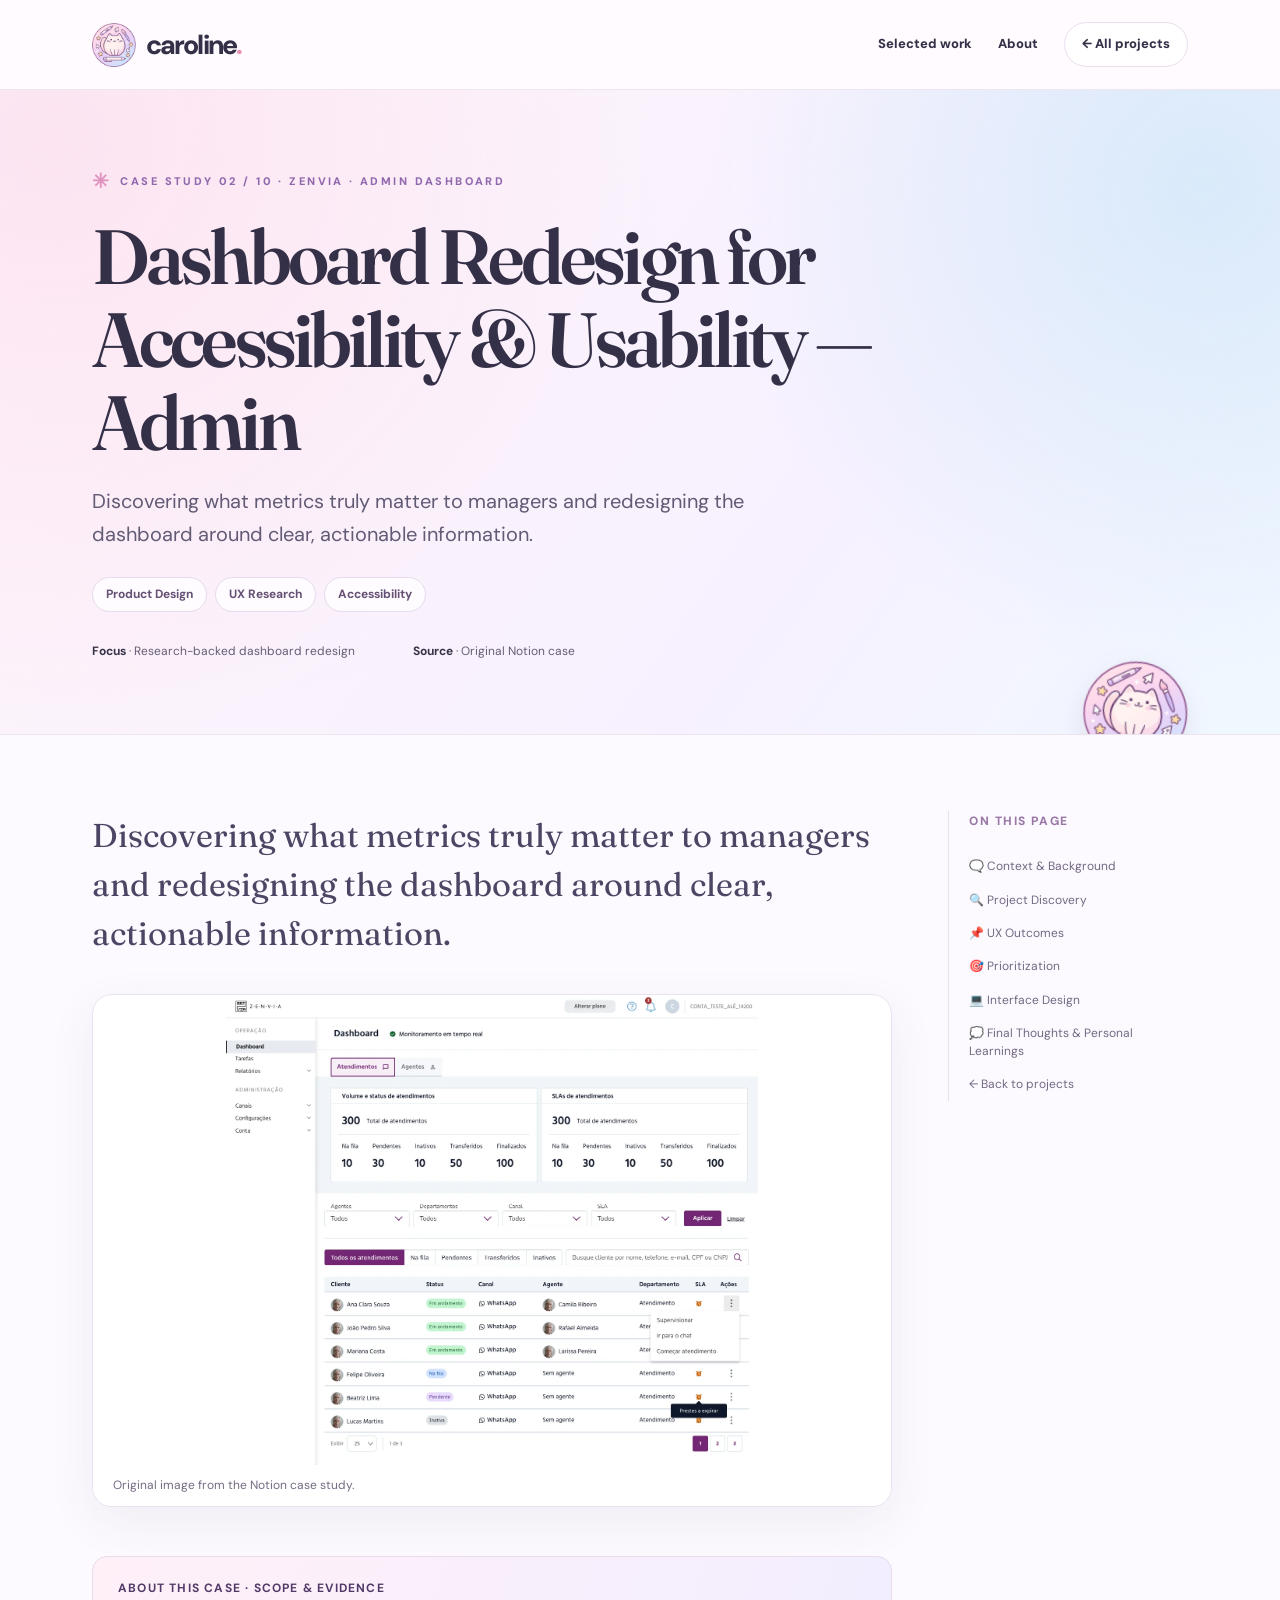
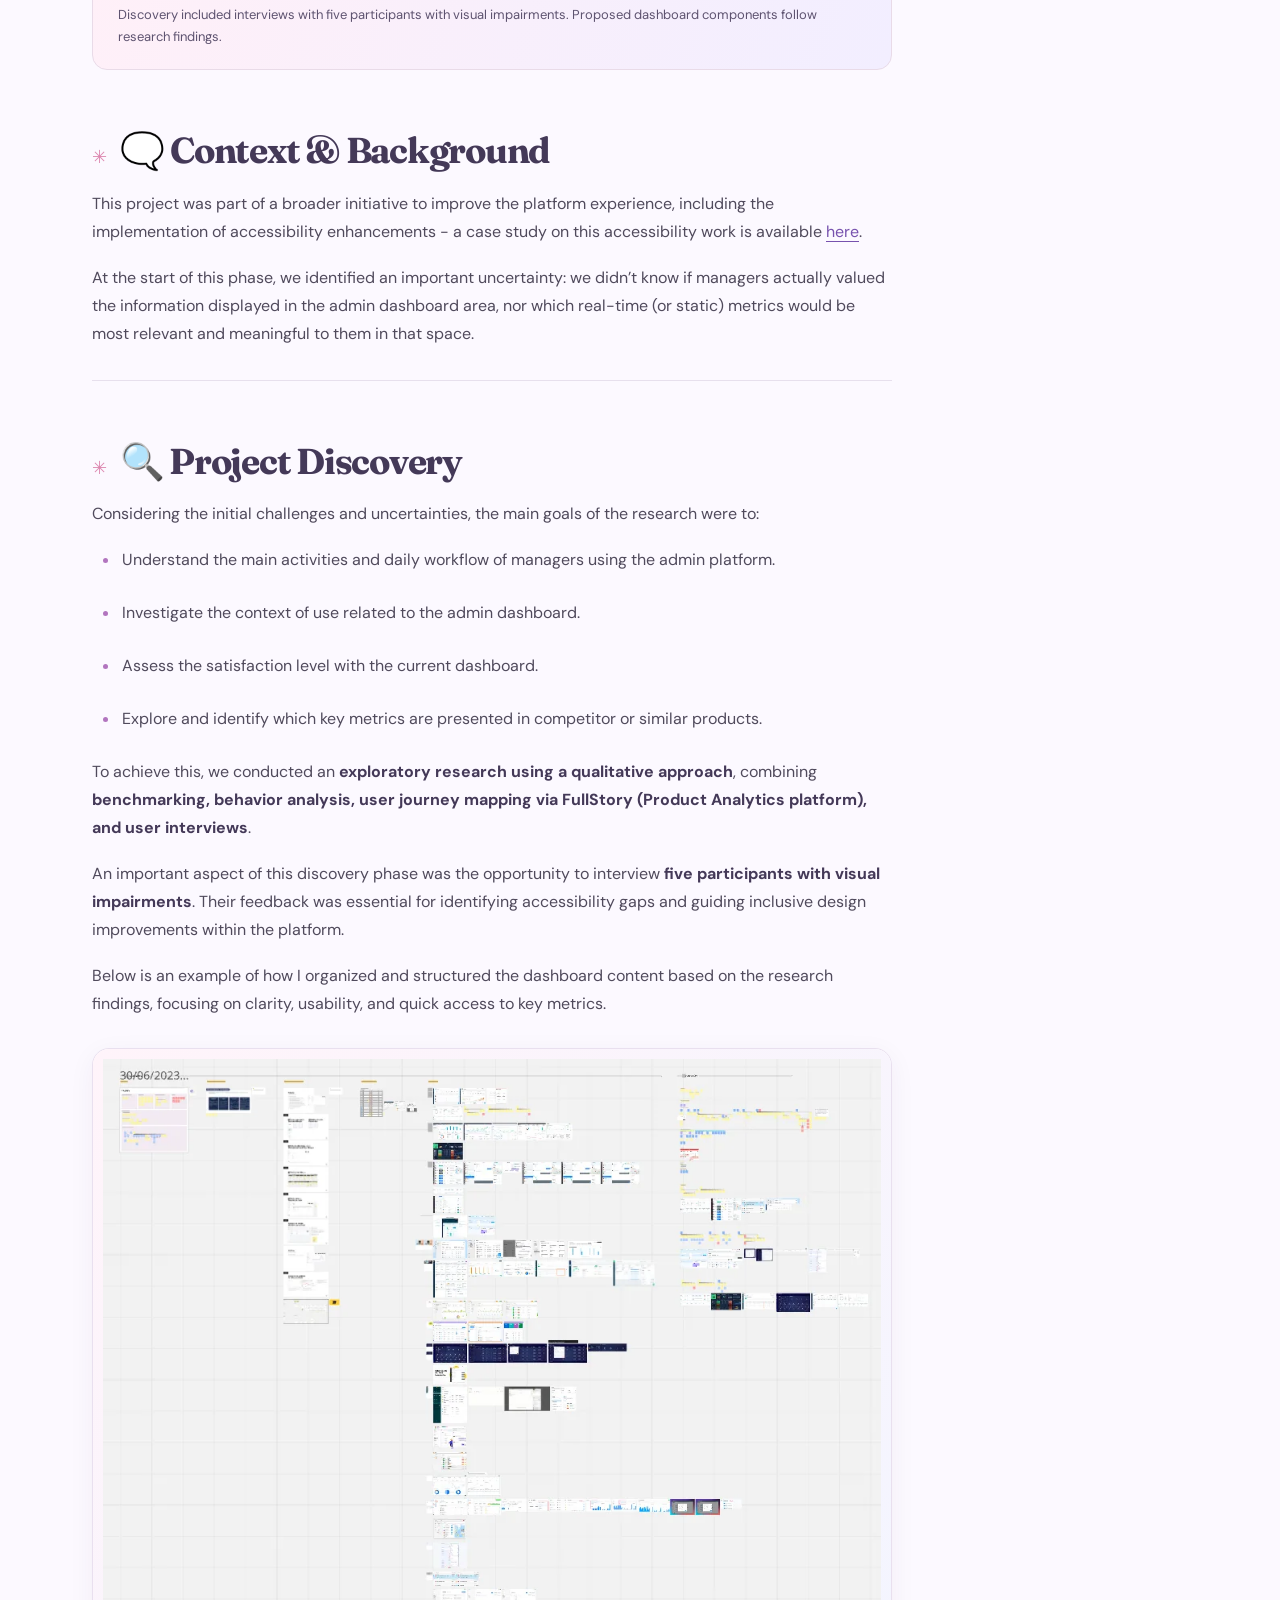
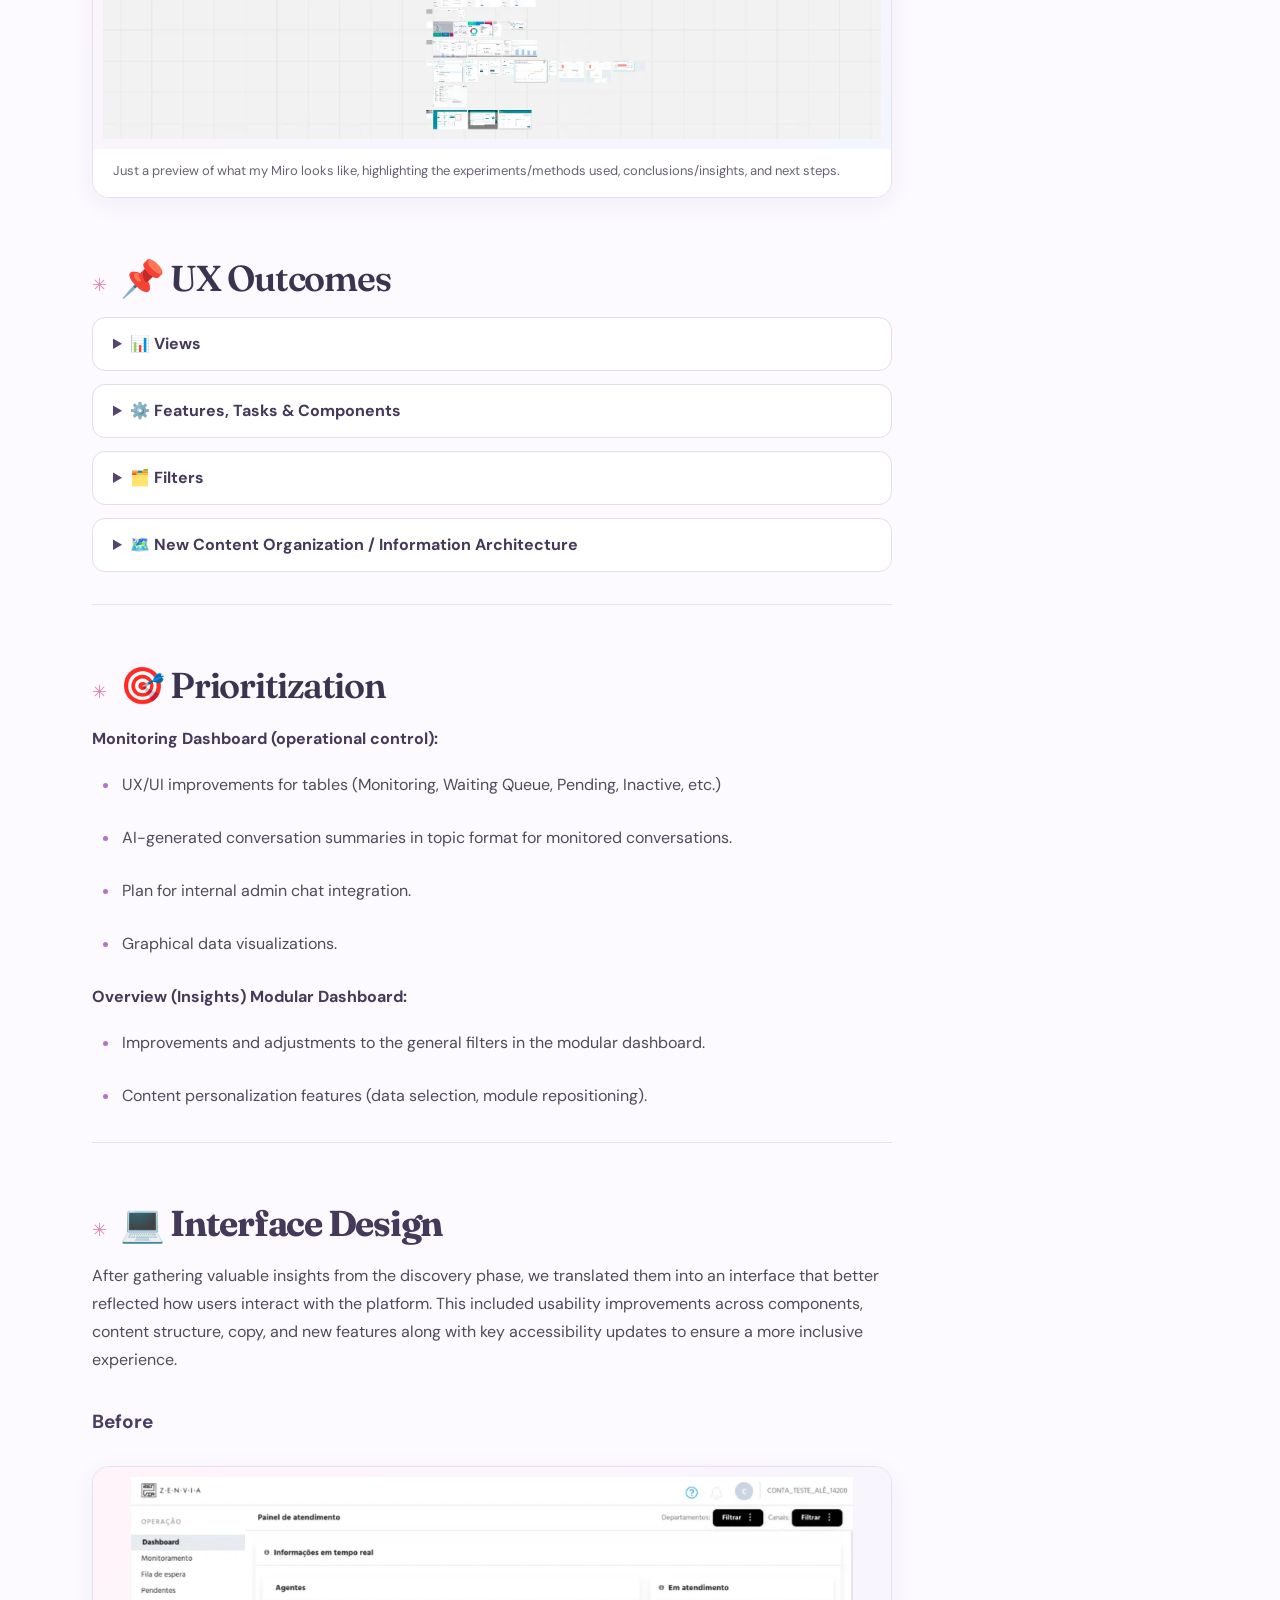
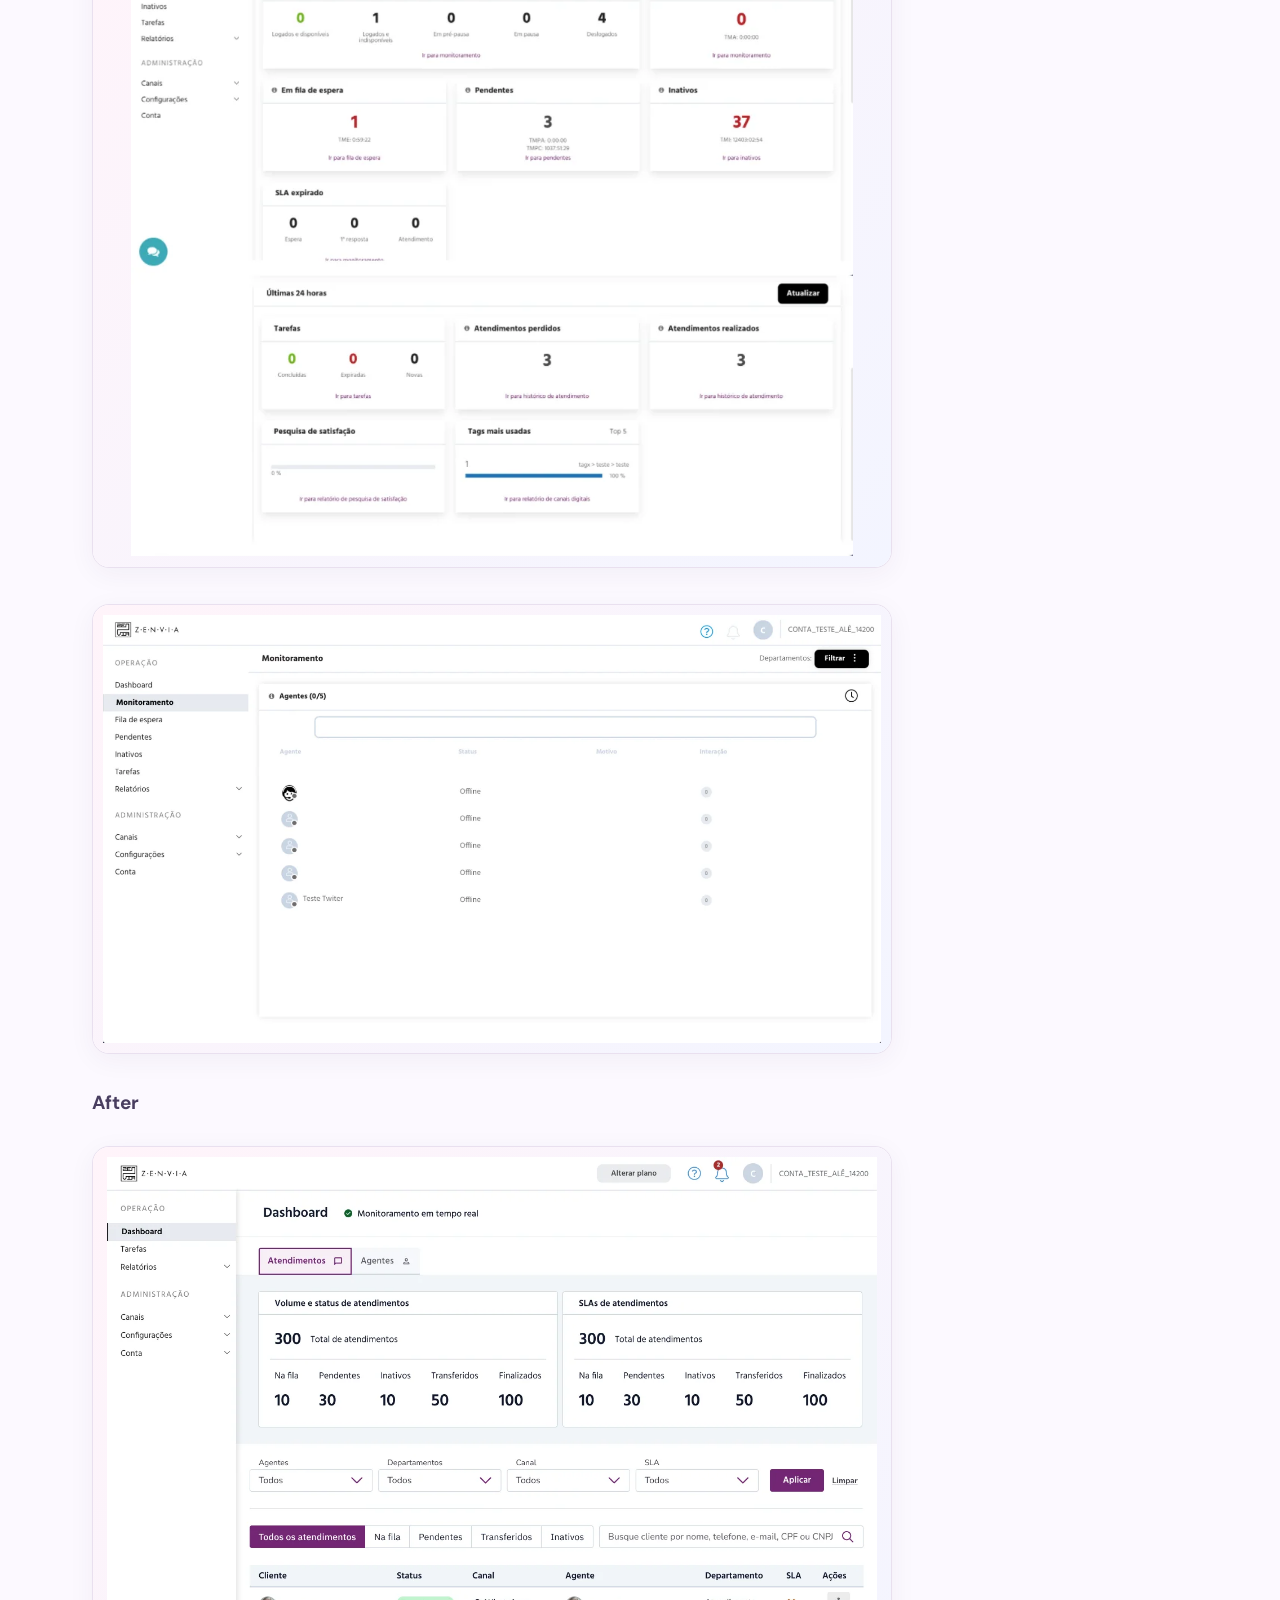
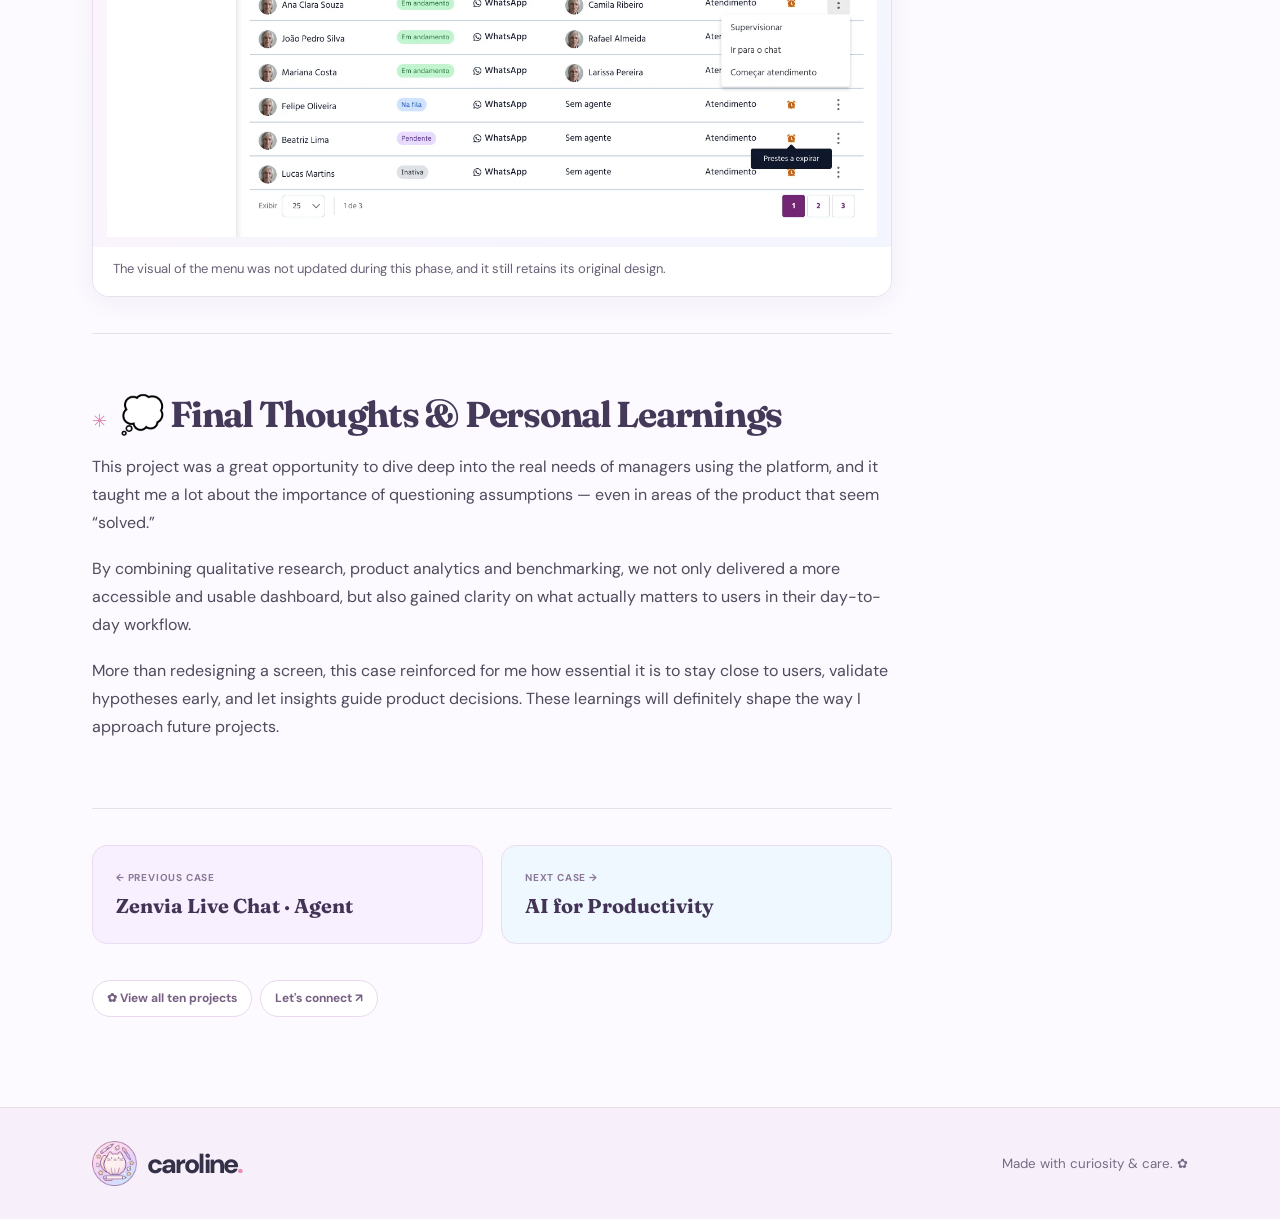
==== cases/admin-dashboard/index.html @ ace0ce36 "Add ten complete Notion portfolio case studies with real project images" ====
<!doctype html><html lang="en"><head><meta charset="utf-8"><meta name="viewport" content="width=device-width,initial-scale=1"><meta name="theme-color" content="#fcf9ff"><title>Zenvia · Admin Dashboard · Caroline Pierozan</title><meta name="description" content="Discovering what metrics truly matter to managers and redesigning the dashboard around clear, actionable information."><meta property="og:type" content="article"><meta property="og:title" content="Dashboard Redesign for Accessibility &amp; Usability — Admin · Caroline Pierozan"><meta property="og:description" content="Discovering what metrics truly matter to managers and redesigning the dashboard around clear, actionable information."><link rel="icon" href="../../assets/gatinho-designer.svg" type="image/svg+xml"><link rel="preconnect" href="https://fonts.googleapis.com"><link rel="preconnect" href="https://fonts.gstatic.com" crossorigin><link href="https://fonts.googleapis.com/css2?family=DM+Sans:wght@400;500;600;700;800&family=Fraunces:opsz,wght,SOFT,WONK@9..144,400,70,1;9..144,500,70,1;9..144,600,70,1&display=swap" rel="stylesheet"><link rel="stylesheet" href="../case.css"><script src="../case.js" defer></script></head>
<body><a class="skip" href="#case-main">Skip to project content</a><header class="header"><div class="wrap"><a class="logo" href="../../index.html" aria-label="Caroline Pierozan homepage"><img src="../../assets/gatinho-designer.svg" alt=""><span>caroline<i>.</i></span></a><nav class="nav" aria-label="Navigation"><a href="../../index.html#work">Selected work</a><a href="../../index.html#about">About</a><a class="go-back" href="../../index.html#work">← All projects</a></nav></div></header>
<main id="case-main"><section class="hero"><div class="wrap"><span class="eyebrow">Case study 02 / 10 · Zenvia · Admin dashboard</span><h1>Dashboard Redesign for Accessibility &amp; Usability — Admin</h1><p>Discovering what metrics truly matter to managers and redesigning the dashboard around clear, actionable information.</p><div class="chips"><span class="chip">Product Design</span><span class="chip">UX Research</span><span class="chip">Accessibility</span></div><div class="meta"><span><strong>Focus</strong> · Research-backed dashboard redesign</span><span><strong>Source</strong> · Original Notion case</span></div><img src="../../assets/gatinho-designer.svg" class="hero-badge" aria-hidden="true" alt=""></div></section>
<div class="wrap layout"><article class="story"><p class="case-intro">Discovering what metrics truly matter to managers and redesigning the dashboard around clear, actionable information.</p><figure class="case-hero-image"><img src="../../media/25-ca7d1a.webp" alt="Dashboard Redesign for Accessibility &amp; Usability — Admin visual from the original portfolio" decoding="async" fetchpriority="high"><figcaption>Original image from the Notion case study.</figcaption></figure><div class="context-note"><strong>About this case · scope & evidence</strong><p>Discovery included interviews with five participants with visual impairments. Proposed dashboard components follow research findings.</p></div><div class="case-body"><h2 id="context-background">🗨️ <strong>Context &amp; Background</strong></h2>
<p>This project was part of a broader initiative to improve the platform experience, including the implementation of accessibility enhancements - a case study on this accessibility work is available <a href="../agent-accessibility/">here</a>.</p>
<p>At the start of this phase, we identified an important uncertainty: we didn’t know if managers actually valued the information displayed in the admin dashboard area, nor which real-time (or static) metrics would be most relevant and meaningful to them in that space.</p>

<hr class="case-divider">
<h2 id="project-discovery">🔍<strong> Project Discovery</strong></h2>
<p>Considering the initial challenges and uncertainties, the main goals of the research were to:</p>
<ul><li>Understand the main activities and daily workflow of managers using the admin platform.</li></ul>
<ul><li>Investigate the context of use related to the admin dashboard.</li></ul>
<ul><li>Assess the satisfaction level with the current dashboard.</li></ul>
<ul><li>Explore and identify which key metrics are presented in competitor or similar products.</li></ul>
<p>To achieve this, we conducted an <strong>exploratory research using a qualitative approach</strong>, combining <strong>benchmarking, behavior analysis, user journey mapping via FullStory (Product Analytics platform), and user interviews</strong>.</p>
<p>An important aspect of this discovery phase was the opportunity to interview <strong>five participants with visual impairments</strong>. Their feedback was essential for identifying accessibility gaps and guiding inclusive design improvements within the platform.</p>

<p>Below is an example of how I organized and structured the dashboard content based on the research findings, focusing on clarity, usability, and quick access to key metrics.</p>
<figure class="case-figure"><a class="figure-link" href="../../media/22-10b67e.webp" data-lightbox="true" aria-label="Expand image: Just a preview of what my Miro looks like, highlighting the experiments/methods used, conclusions/insights, and next steps."><img src="../../media/22-10b67e.webp" alt="Just a preview of what my Miro looks like, highlighting the experiments/methods used, conclusions/insights, and next steps." loading="lazy" decoding="async"></a><figcaption>Just a preview of what my Miro looks like, highlighting the experiments/methods used, conclusions/insights, and next steps.</figcaption></figure>
<h2 id="ux-outcomes">📌 UX Outcomes</h2>
<details class="case-details"><summary>📊 <strong>Views</strong></summary><div class="details-body"><ul><li><strong>Home:</strong> Monitoring dashboard for ongoing requests, with relevant metrics.</li></ul><ul><li><strong>Overview:</strong> Modular dashboard with general performance metrics.</li></ul></div></details>
<details class="case-details"><summary><strong>⚙️ Features, Tasks &amp; Components</strong></summary><div class="details-body"><p><strong>AI Conversation Summaries:</strong></p><ul><li>Summaries in topic format for monitored and pending messages.</li></ul><ul><li>Update the monitoring screen interface where admins read messages.</li></ul><ul><li>Preferably integrated with the dashboard redesign and accessibility improvements.</li></ul><ul><li>Option to usability test this feature with a low-fidelity prototype first.</li></ul><p><strong>Content Personalization:</strong></p><ul><li>Data selection controls at the top of the page (like filters or dashboard settings).</li></ul><ul><li>Reorder and reposition modules within the modular dashboard.</li></ul><p><strong>Charts:</strong></p><ul><li>Review and improve text, colors, and interaction behavior.</li></ul><p><strong>UX/UI Improvements in Tables:</strong></p><ul><li>Sort ongoing requests by agent workload (e.g., 3/10 active chats).</li></ul><ul><li>Dedicated views for:<ul><li>Monitoring</li></ul><ul><li>Waiting Queue</li></ul><ul><li>Pending</li></ul><ul><li>Inactive</li></ul><ul><li>Transferred</li></ul></li></ul><ul><li>Improve and customize filters for each view.</li></ul><ul><li>Add search functionality.</li></ul><ul><li>Better visibility for agent status.<ul><li>(Optionally) Show break time countdown.</li></ul></li></ul><ul><li>Improve visual separation of elements.</li></ul><ul><li>Enhance ticket click interactions (modals, conversation view, etc.)</li></ul><p><strong>Accessibility &amp; Chat:</strong></p><ul><li>Apply the same accessibility improvements from the agent chat to the admin chat.</li></ul><ul><li>Internal admin chat feature (future planning).</li></ul><ul><li>SLA visual indicator redesign.</li></ul><ul><li>Visual request for assistance when an agent asks for help.</li></ul><ul><li>Ability for admins to join conversations.</li></ul><ul><li><strong>Takeover</strong> option (remove an agent from a conversation).</li></ul><ul><li>(Optionally) Ticket closure reasons.</li></ul></div></details>
<details class="case-details"><summary><strong>🗂️ Filters</strong></summary><div class="details-body"><ul><li>Agent</li></ul><ul><li>Chat status</li></ul><ul><li>Ticket ID</li></ul><ul><li>Date &amp; period</li></ul><ul><li>Department</li></ul><ul><li>Tags</li></ul><ul><li>SLA</li></ul><ul><li>Customer</li></ul><ul><li>Keyword</li></ul><ul><li>Channel</li></ul><ul><li>Customer satisfaction</li></ul><ul><li>Agent login / break time</li></ul><ul><li>Number of ongoing requests</li></ul></div></details>
<details class="case-details"><summary><strong>🗺️ New Content Organization / Information Architecture</strong></summary><div class="details-body"><p><strong>Categories:</strong></p><ol><li><strong>Team</strong></li></ol><ol><li><strong>Conversations:</strong><ul><li>Ongoing (easier supervision of active conversations)</li></ul><ul><li>Pending</li></ul><ul><li>Waiting Queue</li></ul><ul><li>Inactive</li></ul><ul><li>Transferred</li></ul></li></ol></div></details>

<hr class="case-divider">
<h2 id="prioritization">🎯 Prioritization</h2>
<p><strong>Monitoring Dashboard (operational control):</strong></p>
<ul><li>UX/UI improvements for tables (Monitoring, Waiting Queue, Pending, Inactive, etc.)</li></ul>
<ul><li>AI-generated conversation summaries in topic format for monitored conversations.</li></ul>
<ul><li>Plan for internal admin chat integration.</li></ul>
<ul><li>Graphical data visualizations.</li></ul>
<p><strong>Overview (Insights) Modular Dashboard:</strong></p>
<ul><li>Improvements and adjustments to the general filters in the modular dashboard.</li></ul>
<ul><li>Content personalization features (data selection, module repositioning).</li></ul>

<hr class="case-divider">
<h2 id="interface-design">💻 <strong>Interface Design</strong></h2>
<p>After gathering valuable insights from the discovery phase, we translated them into an interface that better reflected how users interact with the platform. This included usability improvements across components, content structure, copy, and new features along with key accessibility updates to ensure a more inclusive experience.</p>
<h3 id="before">Before </h3>
<figure class="case-figure"><a class="figure-link" href="../../media/23-086f12.webp" data-lightbox="true" aria-label="Expand image: Dashboard Redesign for Accessibility &amp; Usability — Admin — project documentation"><img src="../../media/23-086f12.webp" alt="Dashboard Redesign for Accessibility &amp; Usability — Admin — project documentation" loading="lazy" decoding="async"></a></figure>
<figure class="case-figure"><a class="figure-link" href="../../media/24-d03426.webp" data-lightbox="true" aria-label="Expand image: Dashboard Redesign for Accessibility &amp; Usability — Admin — project documentation"><img src="../../media/24-d03426.webp" alt="Dashboard Redesign for Accessibility &amp; Usability — Admin — project documentation" loading="lazy" decoding="async"></a></figure>

<h3 id="after">After</h3>
<figure class="case-figure"><a class="figure-link" href="../../media/25-ca7d1a.webp" data-lightbox="true" aria-label="Expand image: The visual of the menu was not updated during this phase, and it still retains its original design."><img src="../../media/25-ca7d1a.webp" alt="The visual of the menu was not updated during this phase, and it still retains its original design." loading="lazy" decoding="async"></a><figcaption>The visual of the menu was not updated during this phase, and it still retains its original design.</figcaption></figure>

<hr class="case-divider">
<h2 id="final-thoughts-personal-learnings">💭 <strong>Final Thoughts &amp; Personal Learnings</strong></h2>
<p>This project was a great opportunity to dive deep into the real needs of managers using the platform, and it taught me a lot about the importance of questioning assumptions — even in areas of the product that seem “solved.”</p>
<p>By combining qualitative research, product analytics and benchmarking, we not only delivered a more accessible and usable dashboard, but also gained clarity on what actually matters to users in their day-to-day workflow.</p>
<p>More than redesigning a screen, this case reinforced for me how essential it is to stay close to users, validate hypotheses early, and let insights guide product decisions. These learnings will definitely shape the way I approach future projects.</p>

</div><div class="case-ending"><a href="../agent-accessibility/"><small>← Previous case</small><strong>Zenvia Live Chat · Agent</strong></a><a href="../ai-productivity/"><small>Next case →</small><strong>AI for Productivity</strong></a></div><nav class="project-index" aria-label="Other project links"><a href="../../index.html#work">✿ View all ten projects</a><a href="https://www.linkedin.com/in/caroline-pierozan/" target="_blank" rel="noopener noreferrer">Let's connect ↗</a></nav></article><aside class="toc" aria-label="On this page"><div class="toc-inner"><p class="toc-title">On this page</p><a href="#context-background">🗨️ Context &amp; Background</a><a href="#project-discovery">🔍 Project Discovery</a><a href="#ux-outcomes">📌 UX Outcomes</a><a href="#prioritization">🎯 Prioritization</a><a href="#interface-design">💻 Interface Design</a><a href="#final-thoughts-personal-learnings">💭 Final Thoughts &amp; Personal Learnings</a><a href="../../index.html#work">← Back to projects</a></div></aside></div></main><footer class="footer"><div class="wrap"><a class="logo" href="../../index.html"><img src="../../assets/gatinho-designer.svg" alt=""><span>caroline<i>.</i></span></a><small>Made with curiosity & care. ✿</small></div></footer><dialog id="imageLightbox" class="lightbox" aria-label="Expanded project image"><button type="button" class="lightbox-close">Close ✕</button><img alt=""></dialog></body></html>
---- cases/case.css ----
:root{--ink:#343047;--muted:#716c7d;--pink:#f8b6d1;--lav:#cfc1f6;--blue:#c3e5fa;--bg:#fcf9ff}
*{box-sizing:border-box}html{scroll-behavior:smooth;scroll-padding-top:100px}body{margin:0;background:var(--bg);color:var(--ink);font:16px/1.75 'DM Sans',sans-serif}a{color:#7752ae;text-decoration-thickness:1px;text-underline-offset:4px}button,a{touch-action:manipulation}a:focus-visible,button:focus-visible,summary:focus-visible{outline:3px solid #7b59c1;outline-offset:5px;border-radius:5px}.skip{position:absolute;top:-70px;left:10px;padding:10px;background:white;z-index:99}.skip:focus{top:10px}.wrap{max-width:1160px;padding:0 32px;margin:auto}.header{height:90px;background:rgba(255,251,255,.94);border-bottom:1px solid #ede5f0;position:sticky;top:0;z-index:15;backdrop-filter:blur(16px)}.header .wrap{height:100%;display:flex;align-items:center;justify-content:space-between;gap:20px}.logo{display:flex;align-items:center;gap:10px;font-weight:800;letter-spacing:-.07em;font-size:27px;color:var(--ink);text-decoration:none}.logo img{width:44px;height:44px;object-fit:contain}.logo i{font-style:normal;color:#e88fb3}.nav{display:flex;gap:26px;align-items:center}.nav a{font-size:13px;font-weight:800;color:var(--ink);text-decoration:none}.nav a:hover{color:#9561c5}.go-back{border:1px solid #e8deee;padding:10px 17px;border-radius:100px;background:#fff;white-space:nowrap}.hero{position:relative;background:radial-gradient(circle at 94% 15%,#d9eafa 0%,transparent 37%),radial-gradient(circle at 4% 8%,#fce4f1 0%,transparent 45%),linear-gradient(125deg,#fff5fa,#f7f1ff 65%,#eff8ff);overflow:hidden;border-bottom:1px solid #ece5f0}.hero .wrap{padding-top:74px;padding-bottom:72px;position:relative}.eyebrow{font-size:11px;letter-spacing:.22em;text-transform:uppercase;color:#9068ad;font-weight:800;display:flex;gap:9px;align-items:center}.eyebrow:before{content:'✳';color:#df91bf;font-size:20px}.hero h1{font:600 clamp(39px,6vw,78px)/1.08 'Fraunces',serif;letter-spacing:-.05em;max-width:930px;margin:17px 0 20px}.hero p{max-width:740px;font-size:clamp(16px,2vw,20px);color:#625b75;line-height:1.66;margin:0}.chips{display:flex;flex-wrap:wrap;gap:8px;margin-top:26px}.chip{padding:6px 13px;border-radius:40px;background:rgba(255,255,255,.8);border:1px solid #e6daec;font-size:12px;font-weight:700;color:#665075}.hero-badge{position:absolute;right:32px;bottom:-32px;width:105px;transform:rotate(10deg);filter:drop-shadow(0 10px 12px rgba(101,63,119,.12))}.meta{display:flex;flex-wrap:wrap;gap:18px 58px;margin-top:29px;font-size:12px;color:#655d73}.meta strong{color:#373247}.layout{display:grid;grid-template-columns:minmax(0,1fr) 240px;gap:56px;padding-top:76px;padding-bottom:90px}.story{min-width:0}.case-intro{font-family:'Fraunces',serif;font-size:clamp(22px,3vw,33px);line-height:1.48;color:#4d4563;margin:0 0 36px}.case-hero-image{margin:0 0 49px;border:1px solid #e9e2f1;border-radius:20px;overflow:hidden;background:white;box-shadow:0 15px 48px rgba(78,64,92,.07)}.case-hero-image img{display:block;width:100%;height:auto;max-height:470px;object-fit:contain}.case-hero-image figcaption{font-size:12px;color:#756b82;padding:10px 20px;background:#fff}.case-body{color:#504a5c}.case-body h2{margin:58px 0 17px;font:600 clamp(26px,3vw,36px)/1.23 'Fraunces',serif;color:#3b3450;letter-spacing:-.035em;scroll-margin-top:120px}.case-body h2:before{content:'✳';font:18px 'DM Sans',sans-serif;color:#dc86af;display:inline-block;margin-right:14px}.case-body h3{margin:35px 0 12px;font:700 19px/1.4 'DM Sans',sans-serif;color:#493e60;scroll-margin-top:120px}.case-body h4{font-size:17px}.case-body p{margin:0 0 18px}.case-body strong{color:#443958}.case-body ul,.case-body ol{margin:12px 0 25px;padding-left:28px}.case-body li{padding-left:2px;margin:6px 0}.case-body li::marker{color:#b275bf}.case-body .highlight{background:#f1e4fc;border-radius:3px;padding:0 2px}.case-body blockquote{font:500 20px/1.65 'Fraunces',serif;padding:20px 28px;border-left:4px solid #bba3e8;background:#f8f2ff;border-radius:0 15px 15px 0;margin:28px 0}.case-figure{margin:30px 0 36px;background:white;border:1px solid #e9e0ef;border-radius:17px;overflow:hidden;box-shadow:0 6px 27px rgba(58,47,70,.05)}.case-figure a{display:block;cursor:zoom-in;background:linear-gradient(130deg,#fff4fa,#f3f5ff);padding:10px}.case-figure img{display:block;max-width:100%;height:auto;max-height:680px;margin:auto;object-fit:contain}.case-figure figcaption{font-size:13px;line-height:1.5;padding:12px 20px 17px;color:#696076;background:#fff}.case-callout{padding:22px 25px;margin:30px 0;border:1px solid #e1d2f3;border-left:5px solid #b69cdf;border-radius:16px;background:#f8f3ff}.case-callout p:last-child{margin-bottom:0}.case-details{margin:13px 0;border:1px solid #e4ddeb;border-radius:13px;background:white;overflow:hidden}.case-details summary{cursor:pointer;padding:14px 20px;font-weight:700;line-height:1.5;color:#54466e}.case-details[open] summary{background:#f7f2ff}.details-body{padding:16px 22px}.details-body p:last-child{margin-bottom:0}.case-divider{border:0;border-top:1px solid #e7e0ed;margin:32px 0}.case-columns{display:grid;gap:25px}.context-note{background:linear-gradient(110deg,#fff0f8,#f2eeff);padding:22px 25px;border-radius:15px;border:1px solid #e9dbe8;color:#5e5370;font-size:13px;line-height:1.65;margin-bottom:40px}.context-note strong{display:block;color:#523b69;font-size:12px;margin-bottom:6px;text-transform:uppercase;letter-spacing:.1em}.context-note p{margin:0}.toc{position:relative}.toc-inner{position:sticky;top:128px;border-left:1px solid #ebdff0;padding-left:20px}.toc-title{font-size:12px;letter-spacing:.13em;color:#9978a5;font-weight:800;text-transform:uppercase;margin:0 0 18px}.toc a{display:block;font-size:12px;line-height:1.45;padding:8px 0;color:#736982;text-decoration:none}.toc a:hover{color:#925fb1}.case-ending{margin-top:67px;border-top:1px solid #e8dfea;padding-top:36px;display:flex;align-items:stretch;gap:18px}.case-ending a{flex:1;text-decoration:none;display:block;background:#f8efff;border-radius:15px;border:1px solid #e9ddf1;padding:23px}.case-ending a:last-child{background:#eff7ff}.case-ending small{display:block;color:#8b7896;font-weight:700;letter-spacing:.08em;text-transform:uppercase;font-size:10px}.case-ending strong{font-family:'Fraunces',serif;line-height:1.4;display:block;margin-top:5px;font-size:20px;color:#433456}.footer{background:#f7f0fa;border-top:1px solid #e9ddec;padding:32px 0}.footer .wrap{display:flex;justify-content:space-between;align-items:center;gap:15px}.footer img{width:45px;height:45px}.footer small{color:#776b85}.lightbox{border:0;max-width:min(95vw,1400px);width:95vw;max-height:96vh;background:#fff;border-radius:13px;padding:9px;box-shadow:0 18px 100px #281c3f77}.lightbox::backdrop{background:#24162dcc;backdrop-filter:blur(7px)}.lightbox img{max-width:100%;max-height:82vh;display:block;margin:auto;object-fit:contain}.lightbox-close{display:block;margin-left:auto;background:#eee2f7;border:0;border-radius:50px;font:700 13px 'DM Sans';padding:7px 15px;cursor:pointer}.contextual{font-style:italic}.project-index{margin-top:36px;display:flex;gap:8px;flex-wrap:wrap}.project-index a{display:inline-flex;text-decoration:none;border-radius:30px;background:#fff;border:1px solid #e9d9ef;padding:7px 14px;font-size:12px;font-weight:700;color:#776083}
@media(min-width:800px){.case-columns{grid-template-columns:repeat(2,minmax(0,1fr))}}@media(max-width:900px){.layout{grid-template-columns:minmax(0,1fr);gap:10px}.toc{display:none}.hero-badge{width:80px;bottom:-19px}.case-hero-image{margin-top:5px}}@media(max-width:620px){.wrap{padding-inline:20px}.header{height:74px}.logo{font-size:23px}.logo img{width:38px;height:38px}.nav a:not(.go-back){display:none}.go-back{font-size:11px!important;padding:7px 11px}.hero .wrap{padding-top:46px;padding-bottom:67px}.hero h1{font-size:clamp(36px,9vw,54px)}.hero p{font-size:16px}.layout{padding-top:44px;padding-bottom:65px}.case-hero-image{border-radius:13px}.case-ending{flex-direction:column}.case-body h2{margin-top:38px}.case-figure a{padding:5px}}@media(prefers-reduced-motion:reduce){html{scroll-behavior:auto}*{animation:none!important;transition:none!important}}
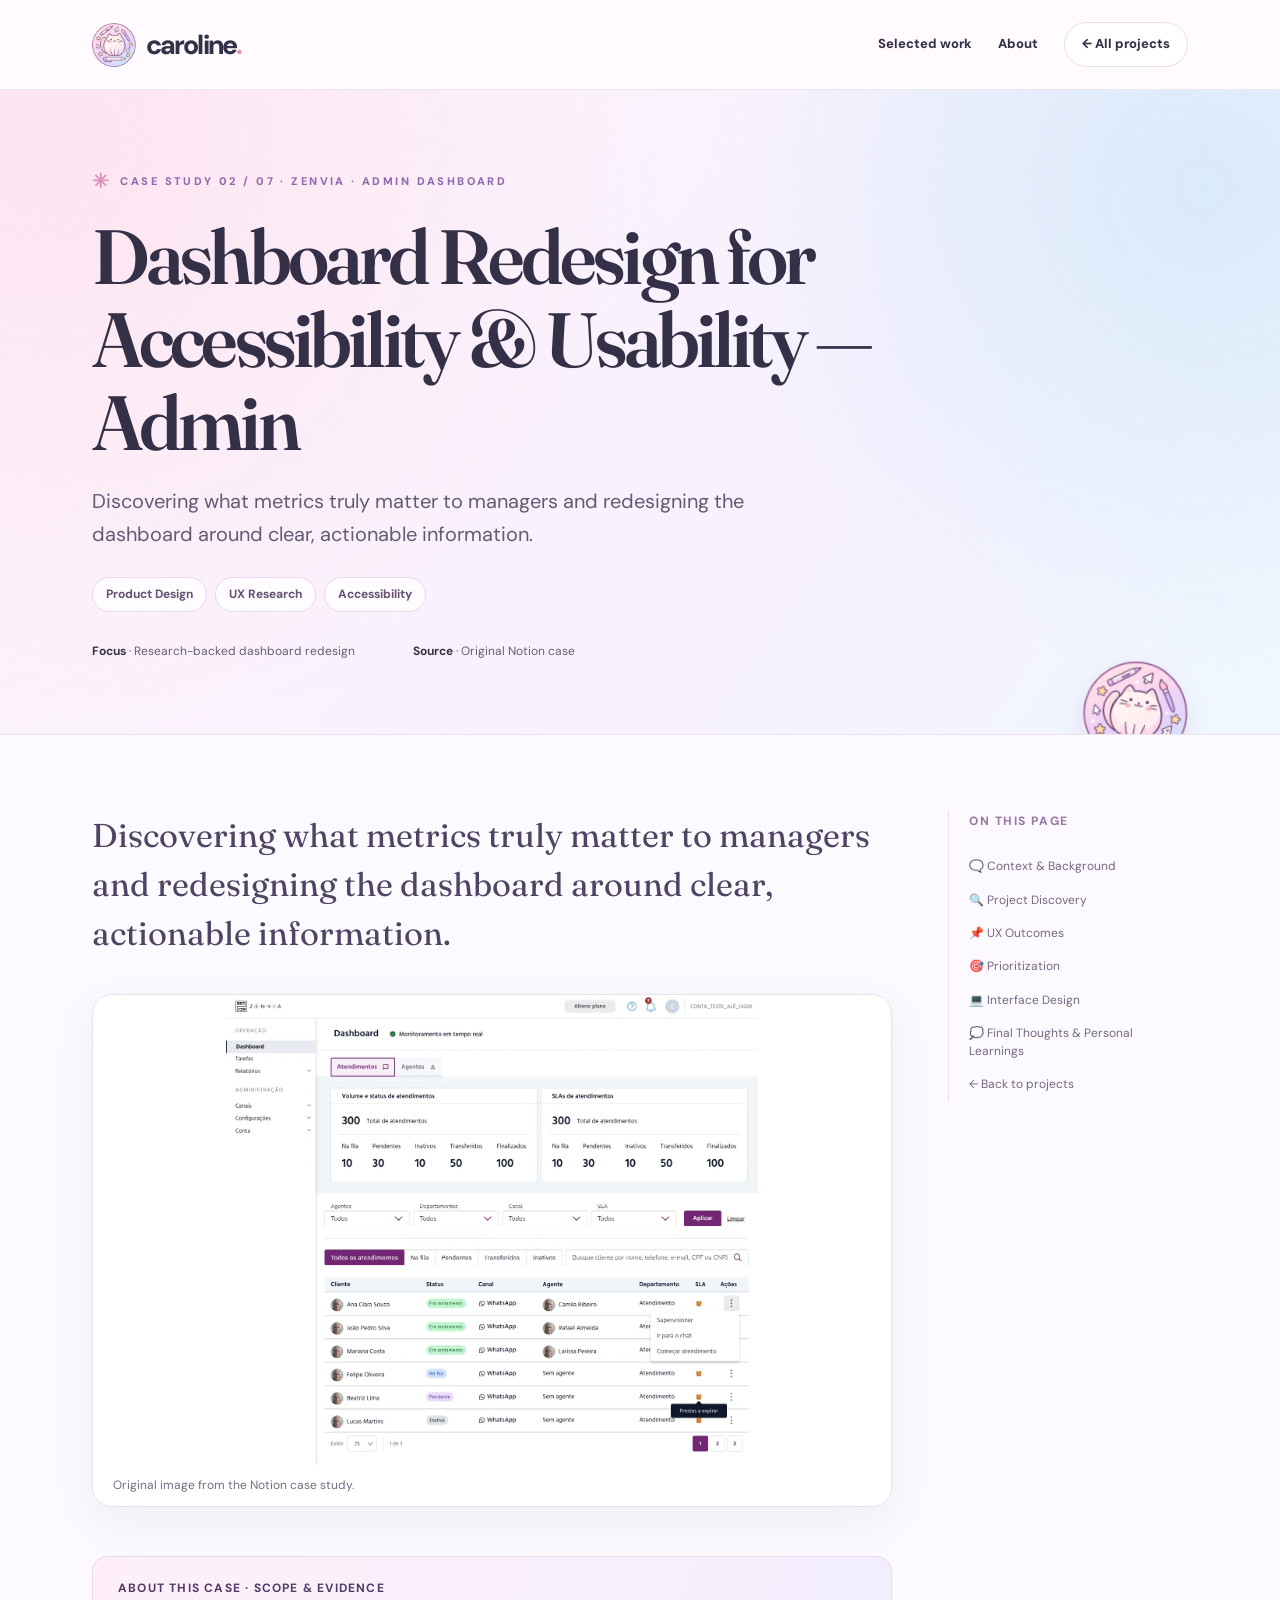
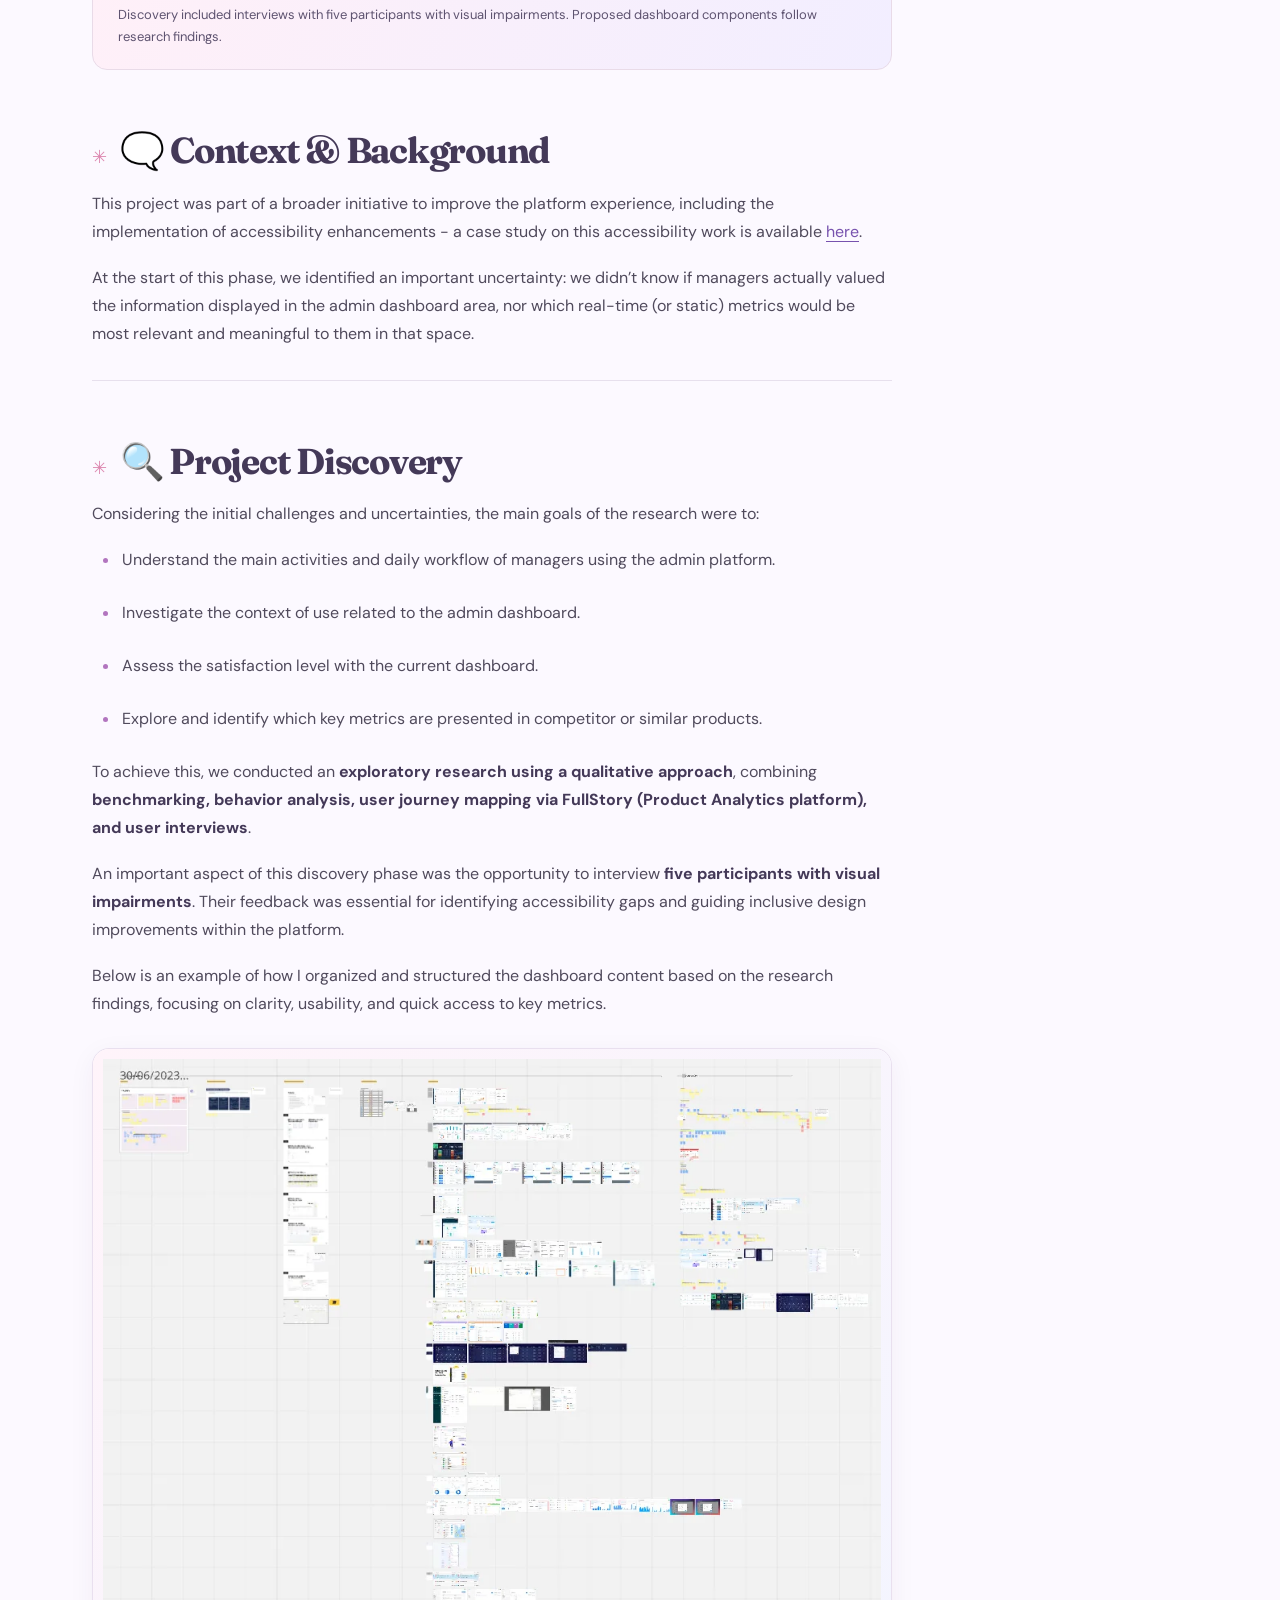
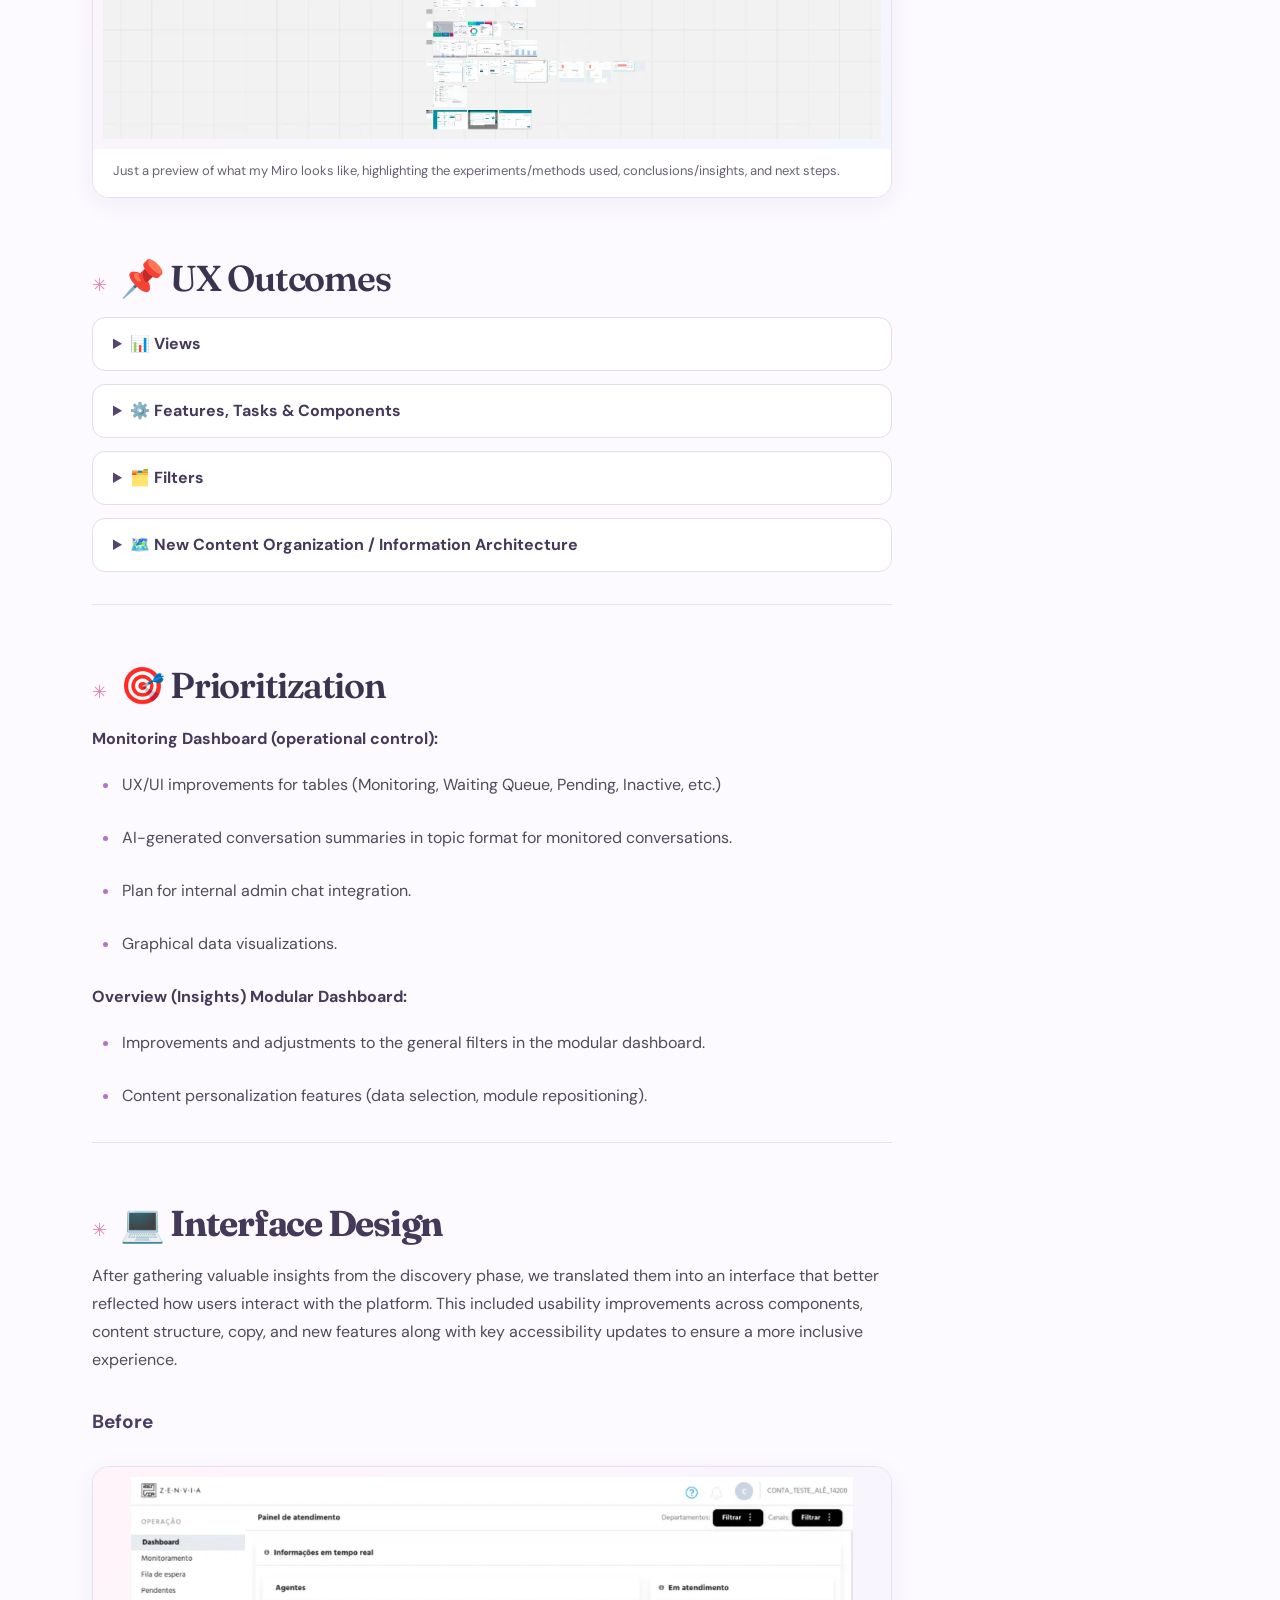
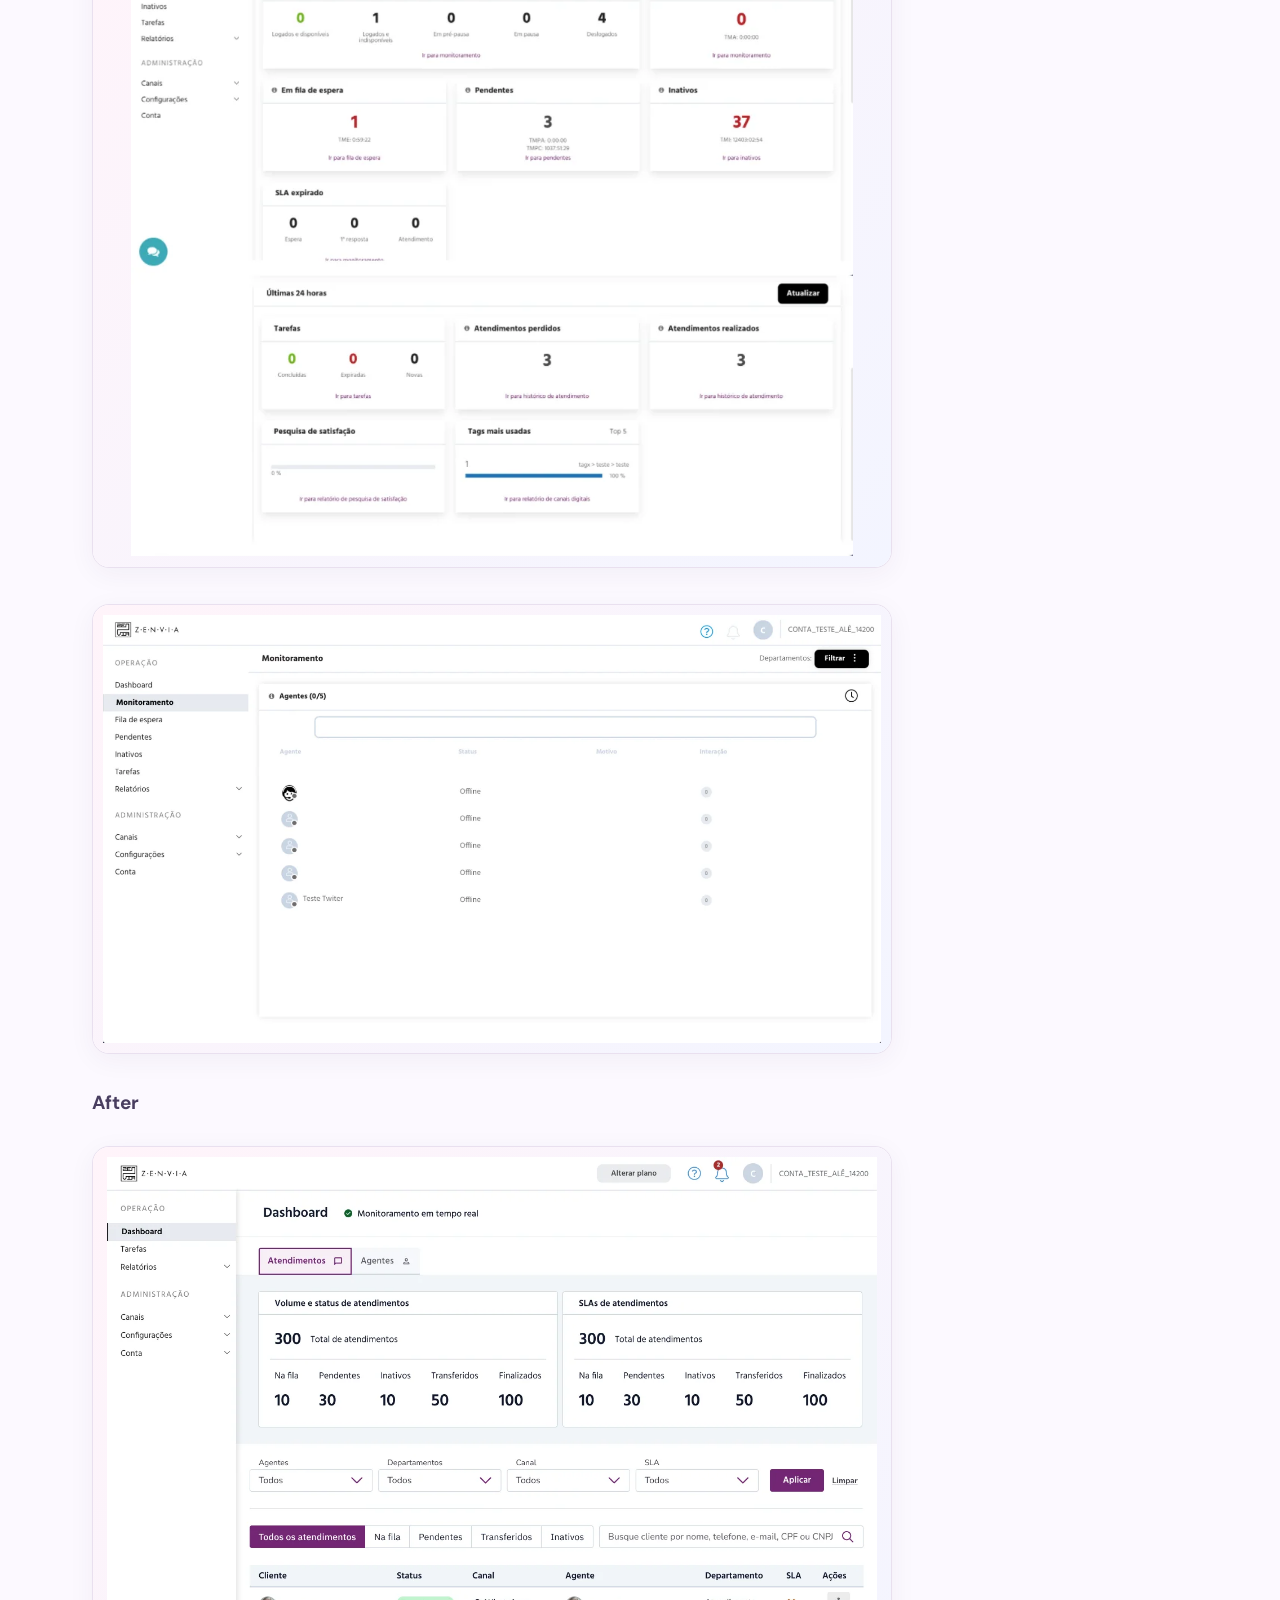
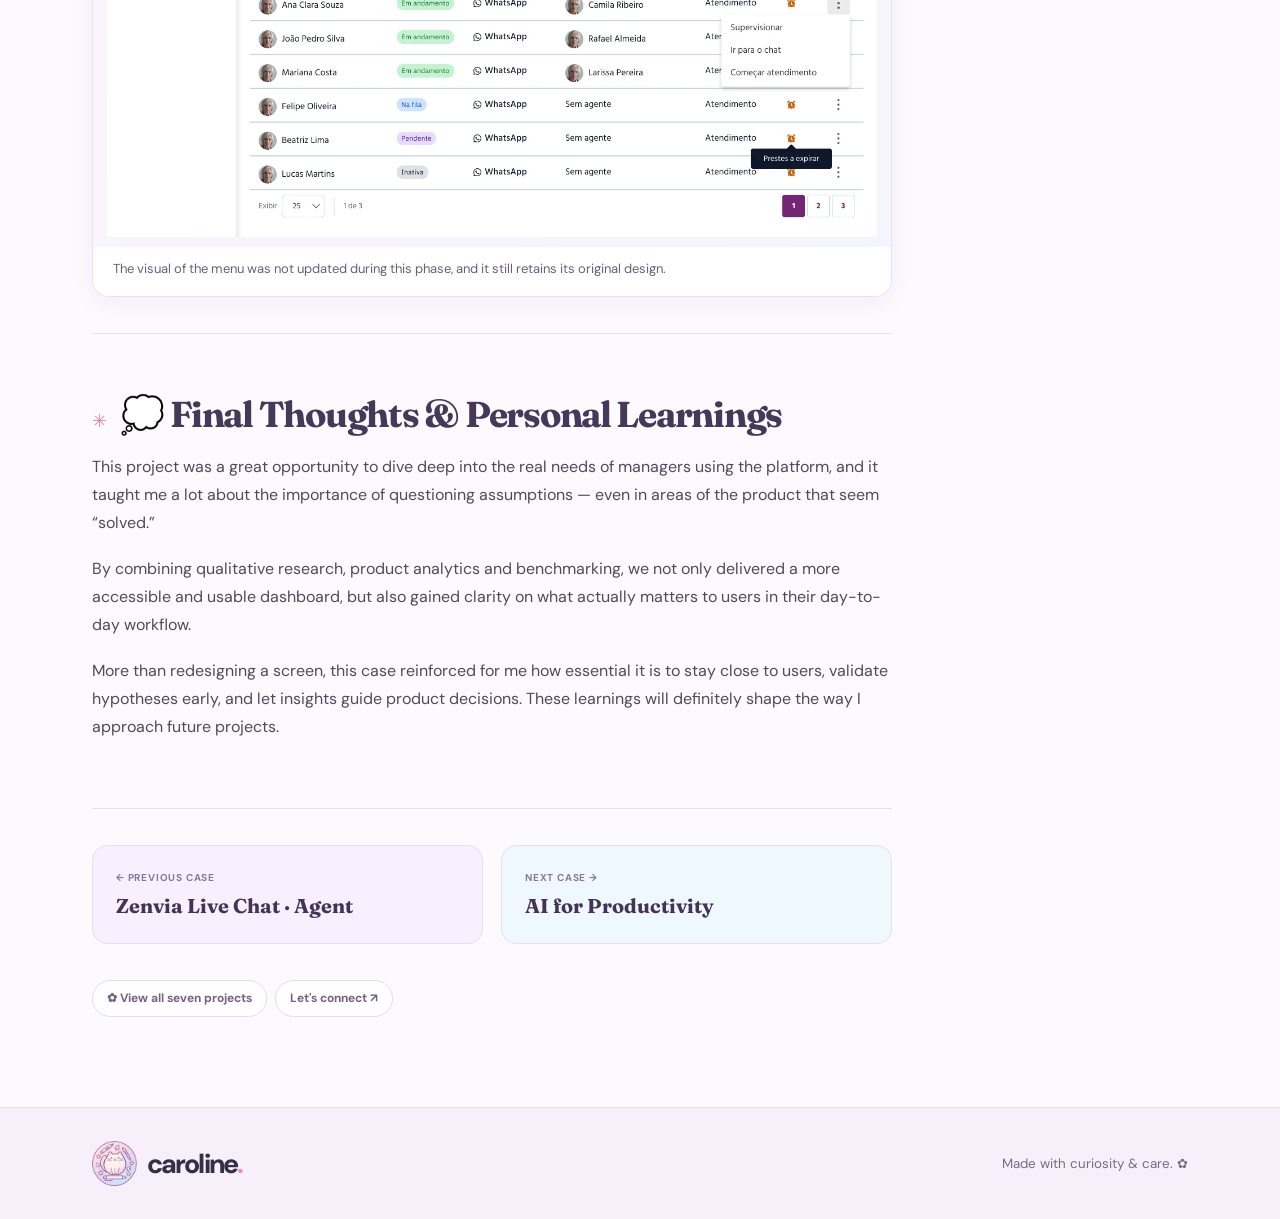
==== commit e32f22d0: "Remove three portfolio projects and update seven-case navigation" ====
--- a/cases/admin-dashboard/index.html
+++ b/cases/admin-dashboard/index.html
@@ -1,6 +1,6 @@
 <!doctype html><html lang="en"><head><meta charset="utf-8"><meta name="viewport" content="width=device-width,initial-scale=1"><meta name="theme-color" content="#fcf9ff"><title>Zenvia · Admin Dashboard · Caroline Pierozan</title><meta name="description" content="Discovering what metrics truly matter to managers and redesigning the dashboard around clear, actionable information."><meta property="og:type" content="article"><meta property="og:title" content="Dashboard Redesign for Accessibility &amp; Usability — Admin · Caroline Pierozan"><meta property="og:description" content="Discovering what metrics truly matter to managers and redesigning the dashboard around clear, actionable information."><link rel="icon" href="../../assets/gatinho-designer.svg" type="image/svg+xml"><link rel="preconnect" href="https://fonts.googleapis.com"><link rel="preconnect" href="https://fonts.gstatic.com" crossorigin><link href="https://fonts.googleapis.com/css2?family=DM+Sans:wght@400;500;600;700;800&family=Fraunces:opsz,wght,SOFT,WONK@9..144,400,70,1;9..144,500,70,1;9..144,600,70,1&display=swap" rel="stylesheet"><link rel="stylesheet" href="../case.css"><script src="../case.js" defer></script></head>
 <body><a class="skip" href="#case-main">Skip to project content</a><header class="header"><div class="wrap"><a class="logo" href="../../index.html" aria-label="Caroline Pierozan homepage"><img src="../../assets/gatinho-designer.svg" alt=""><span>caroline<i>.</i></span></a><nav class="nav" aria-label="Navigation"><a href="../../index.html#work">Selected work</a><a href="../../index.html#about">About</a><a class="go-back" href="../../index.html#work">← All projects</a></nav></div></header>
-<main id="case-main"><section class="hero"><div class="wrap"><span class="eyebrow">Case study 02 / 10 · Zenvia · Admin dashboard</span><h1>Dashboard Redesign for Accessibility &amp; Usability — Admin</h1><p>Discovering what metrics truly matter to managers and redesigning the dashboard around clear, actionable information.</p><div class="chips"><span class="chip">Product Design</span><span class="chip">UX Research</span><span class="chip">Accessibility</span></div><div class="meta"><span><strong>Focus</strong> · Research-backed dashboard redesign</span><span><strong>Source</strong> · Original Notion case</span></div><img src="../../assets/gatinho-designer.svg" class="hero-badge" aria-hidden="true" alt=""></div></section>
+<main id="case-main"><section class="hero"><div class="wrap"><span class="eyebrow">Case study 02 / 07 · Zenvia · Admin dashboard</span><h1>Dashboard Redesign for Accessibility &amp; Usability — Admin</h1><p>Discovering what metrics truly matter to managers and redesigning the dashboard around clear, actionable information.</p><div class="chips"><span class="chip">Product Design</span><span class="chip">UX Research</span><span class="chip">Accessibility</span></div><div class="meta"><span><strong>Focus</strong> · Research-backed dashboard redesign</span><span><strong>Source</strong> · Original Notion case</span></div><img src="../../assets/gatinho-designer.svg" class="hero-badge" aria-hidden="true" alt=""></div></section>
 <div class="wrap layout"><article class="story"><p class="case-intro">Discovering what metrics truly matter to managers and redesigning the dashboard around clear, actionable information.</p><figure class="case-hero-image"><img src="../../media/25-ca7d1a.webp" alt="Dashboard Redesign for Accessibility &amp; Usability — Admin visual from the original portfolio" decoding="async" fetchpriority="high"><figcaption>Original image from the Notion case study.</figcaption></figure><div class="context-note"><strong>About this case · scope & evidence</strong><p>Discovery included interviews with five participants with visual impairments. Proposed dashboard components follow research findings.</p></div><div class="case-body"><h2 id="context-background">🗨️ <strong>Context &amp; Background</strong></h2>
 <p>This project was part of a broader initiative to improve the platform experience, including the implementation of accessibility enhancements - a case study on this accessibility work is available <a href="../agent-accessibility/">here</a>.</p>
 <p>At the start of this phase, we identified an important uncertainty: we didn’t know if managers actually valued the information displayed in the admin dashboard area, nor which real-time (or static) metrics would be most relevant and meaningful to them in that space.</p>
@@ -50,4 +50,4 @@
 <p>By combining qualitative research, product analytics and benchmarking, we not only delivered a more accessible and usable dashboard, but also gained clarity on what actually matters to users in their day-to-day workflow.</p>
 <p>More than redesigning a screen, this case reinforced for me how essential it is to stay close to users, validate hypotheses early, and let insights guide product decisions. These learnings will definitely shape the way I approach future projects.</p>
 
-</div><div class="case-ending"><a href="../agent-accessibility/"><small>← Previous case</small><strong>Zenvia Live Chat · Agent</strong></a><a href="../ai-productivity/"><small>Next case →</small><strong>AI for Productivity</strong></a></div><nav class="project-index" aria-label="Other project links"><a href="../../index.html#work">✿ View all ten projects</a><a href="https://www.linkedin.com/in/caroline-pierozan/" target="_blank" rel="noopener noreferrer">Let's connect ↗</a></nav></article><aside class="toc" aria-label="On this page"><div class="toc-inner"><p class="toc-title">On this page</p><a href="#context-background">🗨️ Context &amp; Background</a><a href="#project-discovery">🔍 Project Discovery</a><a href="#ux-outcomes">📌 UX Outcomes</a><a href="#prioritization">🎯 Prioritization</a><a href="#interface-design">💻 Interface Design</a><a href="#final-thoughts-personal-learnings">💭 Final Thoughts &amp; Personal Learnings</a><a href="../../index.html#work">← Back to projects</a></div></aside></div></main><footer class="footer"><div class="wrap"><a class="logo" href="../../index.html"><img src="../../assets/gatinho-designer.svg" alt=""><span>caroline<i>.</i></span></a><small>Made with curiosity & care. ✿</small></div></footer><dialog id="imageLightbox" class="lightbox" aria-label="Expanded project image"><button type="button" class="lightbox-close">Close ✕</button><img alt=""></dialog></body></html>+</div><div class="case-ending"><a href="../agent-accessibility/"><small>← Previous case</small><strong>Zenvia Live Chat · Agent</strong></a><a href="../ai-productivity/"><small>Next case →</small><strong>AI for Productivity</strong></a></div><nav class="project-index" aria-label="Other project links"><a href="../../index.html#work">✿ View all seven projects</a><a href="https://www.linkedin.com/in/caroline-pierozan/" target="_blank" rel="noopener noreferrer">Let's connect ↗</a></nav></article><aside class="toc" aria-label="On this page"><div class="toc-inner"><p class="toc-title">On this page</p><a href="#context-background">🗨️ Context &amp; Background</a><a href="#project-discovery">🔍 Project Discovery</a><a href="#ux-outcomes">📌 UX Outcomes</a><a href="#prioritization">🎯 Prioritization</a><a href="#interface-design">💻 Interface Design</a><a href="#final-thoughts-personal-learnings">💭 Final Thoughts &amp; Personal Learnings</a><a href="../../index.html#work">← Back to projects</a></div></aside></div></main><footer class="footer"><div class="wrap"><a class="logo" href="../../index.html"><img src="../../assets/gatinho-designer.svg" alt=""><span>caroline<i>.</i></span></a><small>Made with curiosity & care. ✿</small></div></footer><dialog id="imageLightbox" class="lightbox" aria-label="Expanded project image"><button type="button" class="lightbox-close">Close ✕</button><img alt=""></dialog></body></html>
